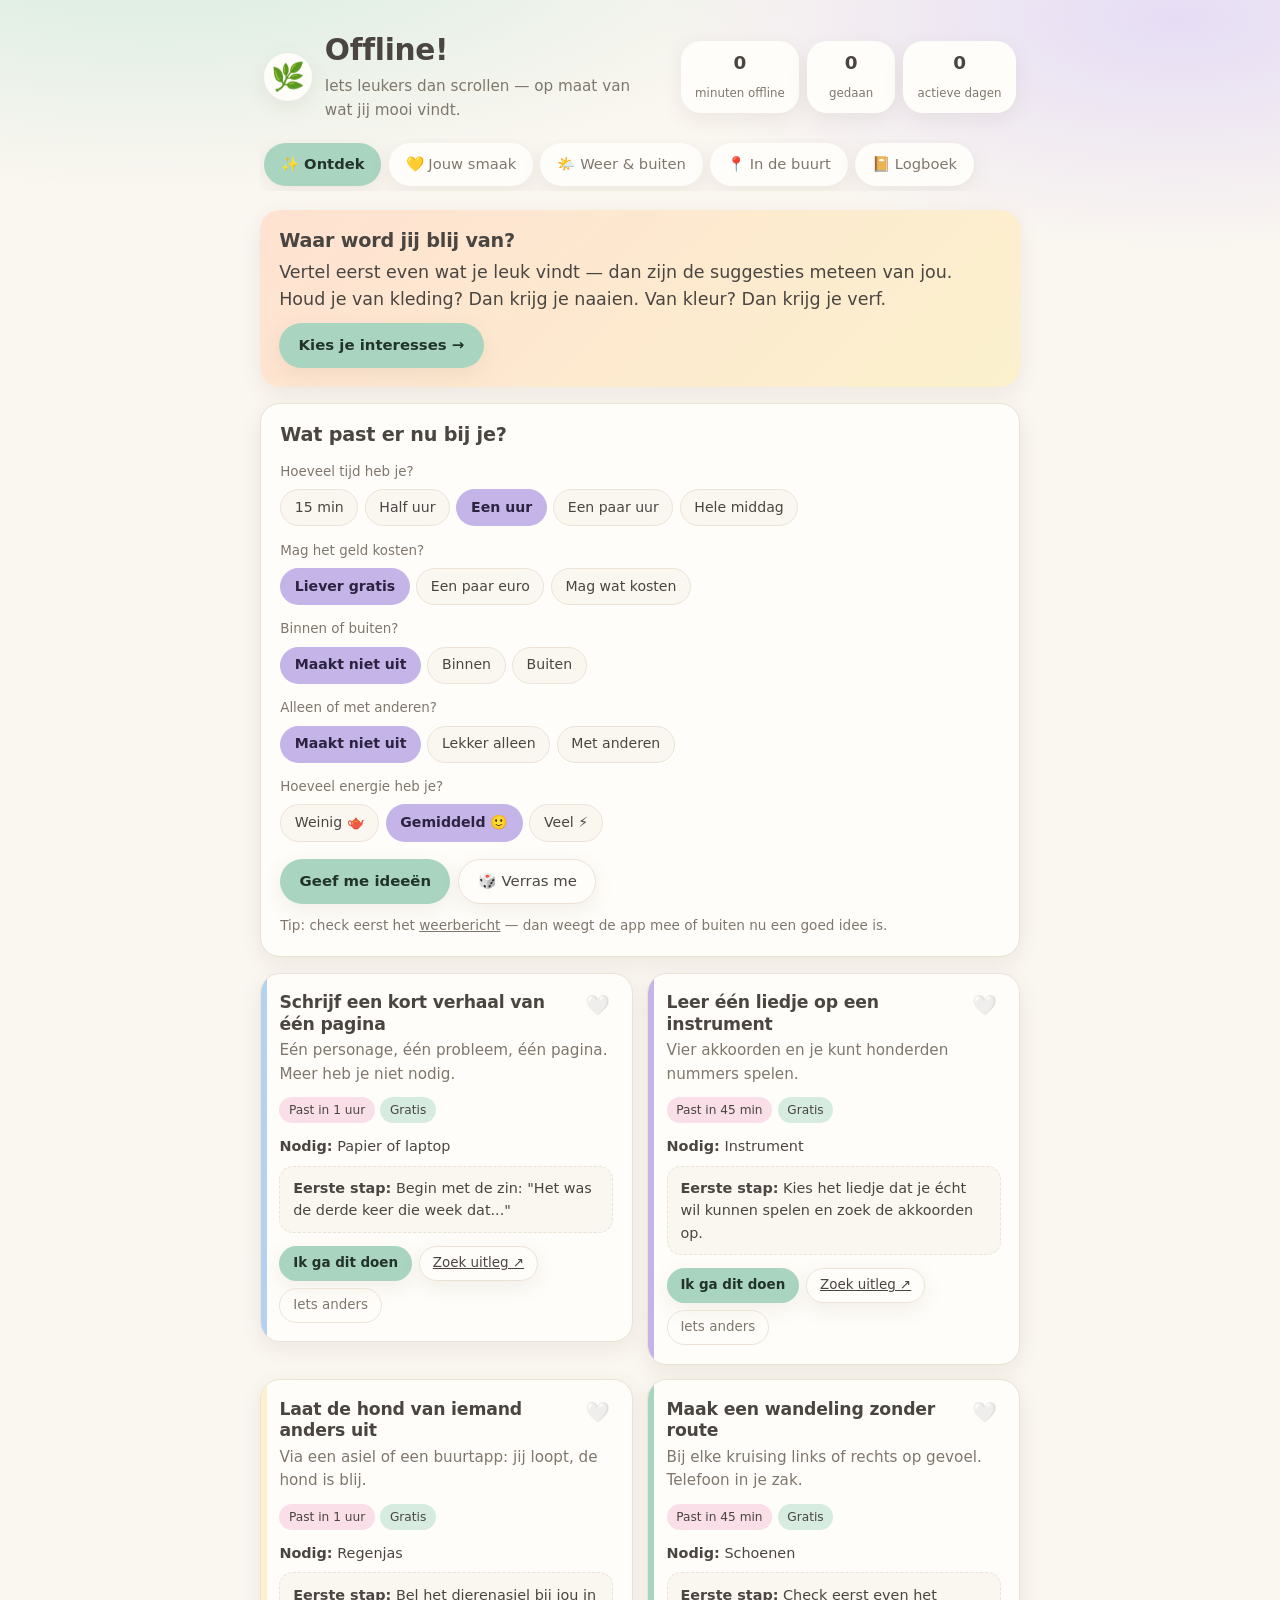
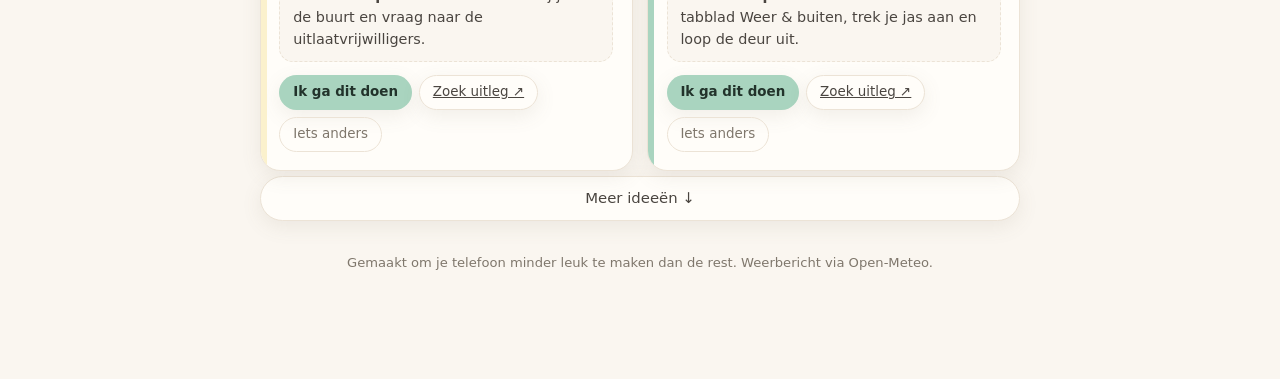
==== index.html @ 91906ad7 "Offline!: app die suggesties geeft voor tijd zonder telefoon Een web-app zonder build-stap die op ba" ====
<!doctype html>
<html lang="nl">
<head>
<meta charset="utf-8">
<meta name="viewport" content="width=device-width, initial-scale=1, viewport-fit=cover">
<title>Offline! — bedenk iets leukers dan je telefoon</title>
<meta name="description" content="Krijg persoonlijke suggesties voor wat je kunt doen in plaats van scrollen: knutselen, leren, naar buiten of iets in de buurt.">
<meta name="theme-color" content="#f6f1ea">
<link rel="icon" href="data:image/svg+xml,<svg xmlns='http://www.w3.org/2000/svg' viewBox='0 0 100 100'><text y='.9em' font-size='90'>🌿</text></svg>">
<link rel="stylesheet" href="styles.css">
</head>
<body>

<header class="kop">
  <div class="kop__titel">
    <span class="logo" aria-hidden="true">🌿</span>
    <div>
      <h1>Offline!</h1>
      <p class="kop__sub">Iets leukers dan scrollen — op maat van wat jij mooi vindt.</p>
    </div>
  </div>
  <div class="kop__stats" id="kopStats"></div>
</header>

<nav class="tabs" id="tabs" aria-label="Hoofdmenu">
  <button class="tab is-actief" data-tab="ontdek">✨ Ontdek</button>
  <button class="tab" data-tab="profiel">💛 Jouw smaak</button>
  <button class="tab" data-tab="weer">🌤️ Weer &amp; buiten</button>
  <button class="tab" data-tab="buurt">📍 In de buurt</button>
  <button class="tab" data-tab="logboek">📔 Logboek</button>
</nav>

<main>

  <!-- ══════════════════════════════════════════════ ONTDEK ══ -->
  <section class="paneel is-actief" id="paneel-ontdek">

    <div class="welkom kaart kaart--zacht" id="welkom" hidden>
      <h2>Waar word jij blij van?</h2>
      <p>Vertel eerst even wat je leuk vindt — dan zijn de suggesties meteen van jou.
         Houd je van kleding? Dan krijg je naaien. Van kleur? Dan krijg je verf.</p>
      <button class="knop knop--primair" data-ga-naar="profiel">Kies je interesses →</button>
    </div>

    <div class="filters kaart">
      <h2 class="filters__titel">Wat past er nu bij je?</h2>

      <div class="filter">
        <span class="filter__label">Hoeveel tijd heb je?</span>
        <div class="chips" data-filter="tijd" role="group">
          <button class="chip" data-waarde="15">15 min</button>
          <button class="chip" data-waarde="30">Half uur</button>
          <button class="chip is-aan" data-waarde="60">Een uur</button>
          <button class="chip" data-waarde="120">Een paar uur</button>
          <button class="chip" data-waarde="240">Hele middag</button>
        </div>
      </div>

      <div class="filter">
        <span class="filter__label">Mag het geld kosten?</span>
        <div class="chips" data-filter="budget" role="group">
          <button class="chip is-aan" data-waarde="gratis">Liever gratis</button>
          <button class="chip" data-waarde="klein">Een paar euro</button>
          <button class="chip" data-waarde="investering">Mag wat kosten</button>
        </div>
      </div>

      <div class="filter">
        <span class="filter__label">Binnen of buiten?</span>
        <div class="chips" data-filter="plek" role="group">
          <button class="chip is-aan" data-waarde="egaal">Maakt niet uit</button>
          <button class="chip" data-waarde="binnen">Binnen</button>
          <button class="chip" data-waarde="buiten">Buiten</button>
        </div>
      </div>

      <div class="filter">
        <span class="filter__label">Alleen of met anderen?</span>
        <div class="chips" data-filter="sociaal" role="group">
          <button class="chip is-aan" data-waarde="egaal">Maakt niet uit</button>
          <button class="chip" data-waarde="alleen">Lekker alleen</button>
          <button class="chip" data-waarde="samen">Met anderen</button>
        </div>
      </div>

      <div class="filter">
        <span class="filter__label">Hoeveel energie heb je?</span>
        <div class="chips" data-filter="energie" role="group">
          <button class="chip" data-waarde="1">Weinig 🫖</button>
          <button class="chip is-aan" data-waarde="2">Gemiddeld 🙂</button>
          <button class="chip" data-waarde="3">Veel ⚡</button>
        </div>
      </div>

      <div class="filters__acties">
        <button class="knop knop--primair" id="knopSuggesties">Geef me ideeën</button>
        <button class="knop" id="knopVerras">🎲 Verras me</button>
      </div>
      <p class="weerhint" id="weerhint"></p>
    </div>

    <div id="suggestieLijst" class="lijst"></div>
    <button class="knop knop--breed" id="knopMeer" hidden>Meer ideeën ↓</button>
  </section>

  <!-- ═════════════════════════════════════════════ PROFIEL ══ -->
  <section class="paneel" id="paneel-profiel">
    <div class="kaart">
      <h2>Wat vind je leuk?</h2>
      <p class="uitleg">Kies er gerust een stuk of vijf. Hoe meer je aanvinkt, hoe persoonlijker
         de suggesties. Je kunt dit altijd aanpassen.</p>
      <div class="chips chips--groot" id="interesseKeuze"></div>
    </div>

    <div class="kaart">
      <h2>Waar woon je?</h2>
      <p class="uitleg">Alleen voor het weerbericht en tips in de buurt. Blijft op je eigen apparaat.</p>
      <div class="rij">
        <input type="text" id="plaatsInput" class="invoer" placeholder="Bijv. Utrecht" autocomplete="address-level2">
        <button class="knop knop--primair" id="knopPlaatsOpslaan">Opslaan</button>
      </div>
      <p class="uitleg" id="plaatsStatus"></p>
    </div>

    <div class="kaart">
      <h2>Je gegevens</h2>
      <p class="uitleg">Alles staat in je browser, er gaat niets naar een server.
         Alleen het weerbericht en de zoeklinks halen iets van internet.</p>
      <button class="knop knop--stil" id="knopWissen">Alles wissen</button>
    </div>
  </section>

  <!-- ════════════════════════════════════════════════ WEER ══ -->
  <section class="paneel" id="paneel-weer">
    <div class="kaart">
      <h2>Eerst even het weer checken</h2>
      <p class="uitleg">Dan weet je of die wandeling nu een goed idee is, of straks.</p>
      <div class="rij">
        <button class="knop knop--primair" id="knopWeer">Haal weerbericht op</button>
        <button class="knop" id="knopLocatie">📍 Gebruik mijn locatie</button>
      </div>
      <div id="weerUitslag" class="weer"></div>
    </div>
    <div id="buitenSuggesties" class="lijst"></div>
  </section>

  <!-- ═══════════════════════════════════════════════ BUURT ══ -->
  <section class="paneel" id="paneel-buurt">
    <div class="kaart">
      <h2>Wat is er te doen bij jou in de buurt?</h2>
      <p class="uitleg">Deze ingangen zoeken in de agenda's die bij jou in de gemeente
         echt worden bijgehouden — vul je plaats in bij <em>Jouw smaak</em>.</p>
      <div class="rij">
        <input type="text" id="buurtPlaats" class="invoer" placeholder="Plaatsnaam">
        <button class="knop knop--primair" id="knopBuurt">Zoek activiteiten</button>
      </div>
    </div>
    <div id="buurtLijst" class="lijst"></div>
  </section>

  <!-- ═════════════════════════════════════════════ LOGBOEK ══ -->
  <section class="paneel" id="paneel-logboek">
    <div class="kaart kaart--zacht" id="logboekSamenvatting"></div>
    <div class="kaart">
      <h2>Bewaard voor later</h2>
      <div id="favorietenLijst" class="lijst lijst--compact"></div>
    </div>
    <div class="kaart">
      <h2>Gedaan</h2>
      <div id="gedaanLijst" class="lijst lijst--compact"></div>
    </div>
  </section>

</main>

<!-- ═══════════════════════════════════════════════════ TIMER ══ -->
<div class="timer" id="timer" hidden>
  <div class="timer__inhoud">
    <p class="timer__label">Telefoonvrije tijd</p>
    <p class="timer__activiteit" id="timerActiviteit"></p>
    <p class="timer__klok" id="timerKlok">00:00</p>
    <div class="timer__knoppen">
      <button class="knop knop--primair" id="timerKlaar">Klaar — zet in mijn logboek</button>
      <button class="knop knop--stil" id="timerStop">Annuleren</button>
    </div>
  </div>
</div>

<footer class="voet">
  <p>Gemaakt om je telefoon minder leuk te maken dan de rest. Weerbericht via Open-Meteo.</p>
</footer>

<script src="js/data.js"></script>
<script src="js/engine.js"></script>
<script src="js/weer.js"></script>
<script src="js/buurt.js"></script>
<script src="js/app.js"></script>
</body>
</html>
---- styles.css ----
/* ══════════════════════════════════════════════════════════════
   Offline!  —  pasteltinten, zachte vormen, rustig contrast
   ══════════════════════════════════════════════════════════════ */

:root {
  --creme:      #faf6f0;
  --kaart:      #fffdf9;
  --rand:       #ece3d6;

  --mint:       #d6ece0;
  --mint-diep:  #a9d4bf;
  --lila:       #e6ddf5;
  --lila-diep:  #c5b4e8;
  --perzik:     #ffe2d1;
  --perzik-diep:#f8c3a4;
  --lucht:      #dbe9f7;
  --lucht-diep: #b3d2ee;
  --boter:      #fbf1cd;
  --roze:       #fadfe8;

  --inkt:       #4a4540;
  --inkt-zacht: #7f776c;
  --schaduw:    0 6px 20px rgba(120, 104, 88, .10);
  --schaduw-op: 0 10px 28px rgba(120, 104, 88, .16);
  --rond:       20px;
  --rond-klein: 999px;
}

@media (prefers-color-scheme: dark) {
  :root {
    --creme:      #221f25;
    --kaart:      #2b2731;
    --rand:       #3b3543;
    --mint:       #31473f;
    --mint-diep:  #6fb094;
    --lila:       #3b3550;
    --lila-diep:  #a08fd0;
    --perzik:     #4b3730;
    --perzik-diep:#d8a184;
    --lucht:      #2f3f4f;
    --lucht-diep: #86b6dd;
    --boter:      #48412c;
    --roze:       #48333c;
    --inkt:       #ece5dc;
    --inkt-zacht: #ada496;
    --schaduw:    0 6px 20px rgba(0, 0, 0, .35);
    --schaduw-op: 0 10px 28px rgba(0, 0, 0, .45);
  }
}

* { box-sizing: border-box; }

body {
  margin: 0;
  padding: 0 1rem 6rem;
  background:
    radial-gradient(1100px 420px at 12% -8%, var(--mint) 0%, transparent 62%),
    radial-gradient(900px 400px at 92% 2%, var(--lila) 0%, transparent 58%),
    var(--creme);
  background-attachment: fixed;
  color: var(--inkt);
  font-family: ui-rounded, "SF Pro Rounded", "Segoe UI", Nunito, system-ui, -apple-system, sans-serif;
  font-size: 17px;
  line-height: 1.55;
  -webkit-font-smoothing: antialiased;
}

h1, h2, h3 { line-height: 1.25; margin: 0 0 .4rem; font-weight: 700; letter-spacing: -.01em; }
h1 { font-size: 1.6rem; }
h2 { font-size: 1.2rem; }
p  { margin: 0 0 .6rem; }
a  { color: inherit; }

/* ─────────────────────────────────────────────── kop ── */
.kop {
  max-width: 760px; margin: 0 auto; padding: 2rem .25rem 1rem;
  display: flex; flex-wrap: wrap; gap: 1rem; align-items: center; justify-content: space-between;
}
.kop__titel { display: flex; gap: .8rem; align-items: center; }
.logo {
  font-size: 1.7rem; background: var(--kaart); border-radius: var(--rond-klein);
  width: 3rem; height: 3rem; display: grid; place-items: center; box-shadow: var(--schaduw);
}
.kop__sub { color: var(--inkt-zacht); margin: 0; font-size: .95rem; max-width: 34ch; }
.kop__stats { display: flex; gap: .5rem; flex-wrap: wrap; }
.stat {
  background: var(--kaart); border-radius: var(--rond); padding: .5rem .9rem;
  box-shadow: var(--schaduw); text-align: center; min-width: 88px;
}
.stat b { display: block; font-size: 1.15rem; }
.stat span { font-size: .74rem; color: var(--inkt-zacht); }

/* ─────────────────────────────────────────────── tabs ── */
.tabs {
  max-width: 760px; margin: 0 auto 1.2rem; display: flex; gap: .45rem;
  overflow-x: auto; padding: .3rem .25rem; scrollbar-width: none;
}
.tabs::-webkit-scrollbar { display: none; }
.tab {
  flex: 0 0 auto; border: 1px solid transparent; background: var(--kaart);
  color: var(--inkt-zacht); border-radius: var(--rond-klein);
  padding: .55rem 1rem; font: inherit; font-size: .92rem; cursor: pointer;
  box-shadow: var(--schaduw); transition: transform .15s, background .2s, color .2s;
}
.tab:hover { transform: translateY(-1px); }
.tab.is-actief { background: var(--mint-diep); color: #23342c; font-weight: 600; }
@media (prefers-color-scheme: dark) { .tab.is-actief { color: #16221c; } }

/* ────────────────────────────────────────── panelen ── */
main { max-width: 760px; margin: 0 auto; }
.paneel { display: none; }
.paneel.is-actief { display: block; animation: opkomen .3s ease; }
@keyframes opkomen { from { opacity: 0; transform: translateY(6px); } to { opacity: 1; transform: none; } }

.kaart {
  background: var(--kaart); border-radius: var(--rond); padding: 1.2rem;
  box-shadow: var(--schaduw); margin-bottom: 1rem; border: 1px solid var(--rand);
}
.kaart--zacht { background: linear-gradient(135deg, var(--perzik), var(--boter)); border: none; }
.uitleg { color: var(--inkt-zacht); font-size: .92rem; }

/* ──────────────────────────────────────────── filters ── */
.filters__titel { margin-bottom: .9rem; }
.filter { margin-bottom: .9rem; }
.filter__label { display: block; font-size: .84rem; color: var(--inkt-zacht); margin-bottom: .4rem; }
.chips { display: flex; flex-wrap: wrap; gap: .4rem; }
.chip {
  border: 1px solid var(--rand); background: var(--creme); color: var(--inkt);
  border-radius: var(--rond-klein); padding: .42rem .85rem; font: inherit; font-size: .88rem;
  cursor: pointer; transition: background .2s, border-color .2s, transform .12s;
}
.chip:hover { transform: translateY(-1px); }
.chip.is-aan { background: var(--lila-diep); border-color: transparent; color: #2b2340; font-weight: 600; }
@media (prefers-color-scheme: dark) { .chip.is-aan { color: #1d1830; } }
.chips--groot .chip { padding: .6rem 1rem; font-size: .95rem; }

.filters__acties { display: flex; gap: .5rem; flex-wrap: wrap; margin-top: 1.1rem; }
.weerhint { font-size: .85rem; color: var(--inkt-zacht); margin: .7rem 0 0; }

/* ───────────────────────────────────────────── knoppen ── */
.knop {
  border: 1px solid var(--rand); background: var(--kaart); color: var(--inkt);
  border-radius: var(--rond-klein); padding: .62rem 1.15rem; font: inherit; font-size: .93rem;
  cursor: pointer; box-shadow: var(--schaduw); transition: transform .13s, box-shadow .2s, filter .2s;
}
.knop:hover { transform: translateY(-1px); box-shadow: var(--schaduw-op); }
.knop:active { transform: translateY(0); }
.knop--primair { background: var(--mint-diep); border-color: transparent; color: #22332b; font-weight: 600; }
@media (prefers-color-scheme: dark) { .knop--primair { color: #14201a; } }
.knop--stil { background: transparent; box-shadow: none; color: var(--inkt-zacht); }
.knop--breed { display: block; width: 100%; margin: .3rem 0 1rem; }
.knop--klein { padding: .38rem .8rem; font-size: .84rem; }

.rij { display: flex; gap: .5rem; flex-wrap: wrap; align-items: center; }
.invoer {
  flex: 1 1 12rem; border: 1px solid var(--rand); background: var(--creme); color: var(--inkt);
  border-radius: var(--rond-klein); padding: .62rem 1rem; font: inherit;
}
.invoer:focus { outline: 2px solid var(--lucht-diep); outline-offset: 1px; }

/* ────────────────────────────────────── suggestiekaarten ── */
.lijst { display: grid; gap: .9rem; }
.idee {
  background: var(--kaart); border: 1px solid var(--rand); border-radius: var(--rond);
  padding: 1.15rem; box-shadow: var(--schaduw); position: relative; overflow: hidden;
}
.idee::before {
  content: ''; position: absolute; inset: 0 auto 0 0; width: 6px;
  background: var(--kleurstreep, var(--mint-diep));
}
.idee__kop { display: flex; gap: .7rem; align-items: flex-start; justify-content: space-between; }
.idee__titel { font-size: 1.08rem; margin: 0 0 .25rem; }
.idee__pitch { color: var(--inkt-zacht); font-size: .95rem; margin-bottom: .7rem; }
.idee__redenen { display: flex; flex-wrap: wrap; gap: .35rem; margin-bottom: .75rem; }
.label {
  font-size: .76rem; padding: .22rem .6rem; border-radius: var(--rond-klein);
  background: var(--lucht); color: var(--inkt);
}
.label--gratis { background: var(--mint); }
.label--weer   { background: var(--boter); }
.label--tijd   { background: var(--roze); }
.idee__detail { font-size: .9rem; margin-bottom: .5rem; }
.idee__detail b { font-weight: 600; }
.idee__stap {
  background: var(--creme); border-radius: 14px; padding: .65rem .8rem;
  font-size: .9rem; margin-bottom: .8rem; border: 1px dashed var(--rand);
}
.idee__acties { display: flex; gap: .45rem; flex-wrap: wrap; }
.hart {
  border: none; background: none; font-size: 1.25rem; cursor: pointer; line-height: 1;
  padding: .2rem; filter: grayscale(1); opacity: .5; transition: .2s;
}
.hart:hover { opacity: .9; }
.hart.is-aan { filter: none; opacity: 1; }

.leeg { color: var(--inkt-zacht); text-align: center; padding: 1.5rem; }

/* ──────────────────────────────────────────────── weer ── */
.weer { margin-top: 1rem; }
.weer__kaart {
  background: linear-gradient(135deg, var(--lucht), var(--mint));
  border-radius: var(--rond); padding: 1.1rem; display: flex; gap: 1rem;
  align-items: center; flex-wrap: wrap;
}
.weer__emoji { font-size: 2.6rem; }
.weer__temp { font-size: 1.7rem; font-weight: 700; }
.weer__meta { font-size: .88rem; color: var(--inkt-zacht); }
.weer__advies { margin-top: .8rem; font-size: .95rem; }
.meter { height: 9px; border-radius: var(--rond-klein); background: var(--rand); overflow: hidden; margin: .6rem 0 .2rem; }
.meter__vul { height: 100%; background: var(--mint-diep); border-radius: var(--rond-klein); transition: width .5s ease; }
.fout { color: #a35b4b; font-size: .9rem; }
@media (prefers-color-scheme: dark) { .fout { color: #e6a08c; } }

/* ─────────────────────────────────────────────── timer ── */
.timer {
  position: fixed; inset: 0; background: rgba(40, 34, 30, .55);
  backdrop-filter: blur(6px); display: grid; place-items: center; padding: 1rem; z-index: 50;
}
.timer[hidden] { display: none; }   /* anders blijft de overlay klikken opvangen */
.timer__inhoud {
  background: var(--kaart); border-radius: 28px; padding: 2rem 1.6rem; text-align: center;
  box-shadow: var(--schaduw-op); max-width: 380px; width: 100%;
}
.timer__label { font-size: .82rem; color: var(--inkt-zacht); text-transform: uppercase; letter-spacing: .08em; }
.timer__activiteit { font-weight: 600; margin-bottom: .8rem; }
.timer__klok { font-size: 3rem; font-weight: 700; font-variant-numeric: tabular-nums; margin: .3rem 0 1rem; }
.timer__knoppen { display: grid; gap: .5rem; }

/* ────────────────────────────────────────────── logboek ── */
.logregel {
  display: flex; justify-content: space-between; gap: .8rem; align-items: center;
  padding: .6rem 0; border-bottom: 1px solid var(--rand); font-size: .93rem;
}
.logregel:last-child { border-bottom: none; }
.logregel span { color: var(--inkt-zacht); font-size: .82rem; white-space: nowrap; }
.lijst--compact { gap: 0; }

/* ─────────────────────────────────────────────── voet ── */
.voet { max-width: 760px; margin: 2rem auto 0; color: var(--inkt-zacht); font-size: .82rem; text-align: center; }

@media (min-width: 620px) {
  body { font-size: 17.5px; }
  h1 { font-size: 1.85rem; }
}

/* Op een breed scherm passen er twee ideeën naast elkaar. */
@media (min-width: 760px) {
  .lijst { grid-template-columns: 1fr 1fr; align-items: start; }
  .lijst--compact { grid-template-columns: 1fr; }
  .lijst > .kaart { grid-column: 1 / -1; }
}
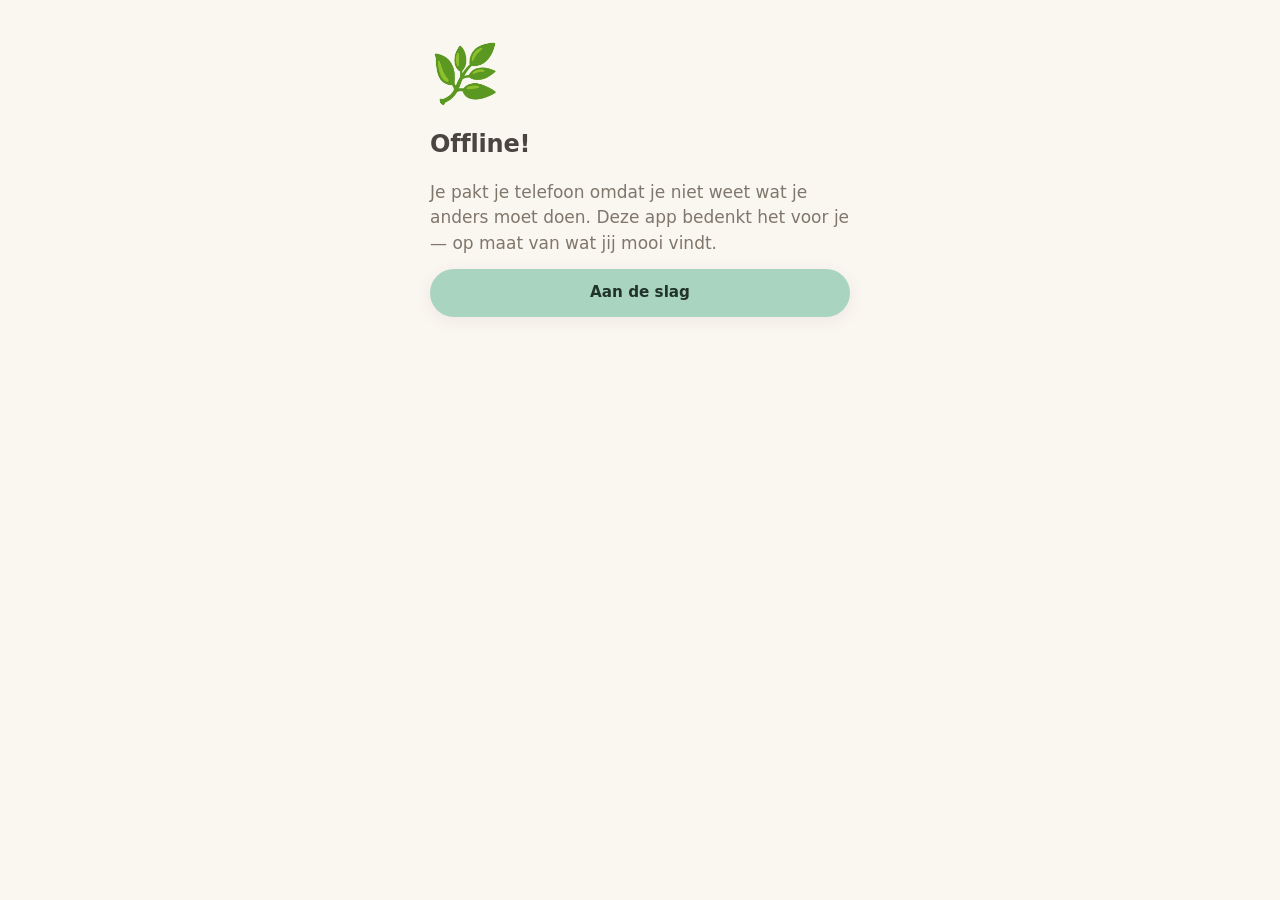
==== commit cf971689: "v2: app-shell met korte schermen, dagboek, PWA en verdienmodel UI/UX - vijf korte schermen met een v" ====
--- a/index.html
+++ b/index.html
@@ -4,196 +4,249 @@
 <meta charset="utf-8">
 <meta name="viewport" content="width=device-width, initial-scale=1, viewport-fit=cover">
 <title>Offline! — bedenk iets leukers dan je telefoon</title>
-<meta name="description" content="Krijg persoonlijke suggesties voor wat je kunt doen in plaats van scrollen: knutselen, leren, naar buiten of iets in de buurt.">
-<meta name="theme-color" content="#f6f1ea">
-<link rel="icon" href="data:image/svg+xml,<svg xmlns='http://www.w3.org/2000/svg' viewBox='0 0 100 100'><text y='.9em' font-size='90'>🌿</text></svg>">
+<meta name="description" content="Persoonlijke suggesties voor wat je kunt doen in plaats van scrollen, plus een dankbaarheidsdagboek dat je activiteiten vanzelf bijhoudt.">
+<meta name="theme-color" content="#faf6f0">
+<link rel="manifest" href="manifest.json">
+<link rel="apple-touch-icon" href="icons/icoon-192.png">
+<link rel="icon" href="icons/icoon-192.png">
 <link rel="stylesheet" href="styles.css">
 </head>
 <body>
 
-<header class="kop">
-  <div class="kop__titel">
-    <span class="logo" aria-hidden="true">🌿</span>
+<!-- ══════════════════════════════════════════ ONBOARDING ══ -->
+<div class="wizard" id="wizard" hidden>
+  <div class="wizard__stap is-actief" data-stap="1">
+    <div class="wizard__beeld">🌿</div>
+    <h1>Offline!</h1>
+    <p class="lood">Je pakt je telefoon omdat je niet weet wat je anders moet doen.
+       Deze app bedenkt het voor je — op maat van wat jij mooi vindt.</p>
+    <button class="knop knop--primair knop--vol" data-wizard="2">Aan de slag</button>
+  </div>
+
+  <div class="wizard__stap" data-stap="2">
+    <p class="wizard__tel">Stap 1 van 3</p>
+    <h2>Waar word je blij van?</h2>
+    <p class="uitleg">Kies er een stuk of vijf.</p>
+    <div class="chips chips--wikkel" id="wizardInteresses"></div>
+    <button class="knop knop--primair knop--vol" data-wizard="3">Verder</button>
+  </div>
+
+  <div class="wizard__stap" data-stap="3">
+    <p class="wizard__tel">Stap 2 van 3</p>
+    <h2>Waar woon je?</h2>
+    <p class="uitleg">Voor het weerbericht en tips in de buurt. Blijft op je toestel.</p>
+    <input type="text" id="wizardPlaats" class="invoer" placeholder="Bijv. Utrecht" autocomplete="address-level2">
+    <div class="wizard__knoppen">
+      <button class="knop knop--primair knop--vol" data-wizard="4">Verder</button>
+      <button class="knop knop--stil knop--vol" data-wizard="4">Sla over</button>
+    </div>
+  </div>
+
+  <div class="wizard__stap" data-stap="4">
+    <p class="wizard__tel">Stap 3 van 3</p>
+    <h2>Hoeveel tijd heb je meestal?</h2>
+    <p class="uitleg">Je kunt dit bij elk idee aanpassen.</p>
+    <div class="chips chips--wikkel" data-filter="tijd">
+      <button class="chip" data-waarde="15">15 min</button>
+      <button class="chip" data-waarde="30">Half uur</button>
+      <button class="chip is-aan" data-waarde="60">Een uur</button>
+      <button class="chip" data-waarde="120">Paar uur</button>
+      <button class="chip" data-waarde="240">Hele middag</button>
+    </div>
+    <button class="knop knop--primair knop--vol" id="wizardKlaar">Laat mijn ideeën zien</button>
+  </div>
+</div>
+
+<!-- ═════════════════════════════════════════════ VANDAAG ══ -->
+<section class="scherm is-actief" id="scherm-vandaag">
+  <header class="schermkop">
     <div>
-      <h1>Offline!</h1>
-      <p class="kop__sub">Iets leukers dan scrollen — op maat van wat jij mooi vindt.</p>
-    </div>
-  </div>
-  <div class="kop__stats" id="kopStats"></div>
-</header>
-
-<nav class="tabs" id="tabs" aria-label="Hoofdmenu">
-  <button class="tab is-actief" data-tab="ontdek">✨ Ontdek</button>
-  <button class="tab" data-tab="profiel">💛 Jouw smaak</button>
-  <button class="tab" data-tab="weer">🌤️ Weer &amp; buiten</button>
-  <button class="tab" data-tab="buurt">📍 In de buurt</button>
-  <button class="tab" data-tab="logboek">📔 Logboek</button>
+      <p class="schermkop__datum" id="vandaagDatum"></p>
+      <h1 id="vandaagGroet">Hallo</h1>
+    </div>
+    <button class="rondknop" id="knopReeks" title="Je reeks">🔥<span id="reeksGetal">0</span></button>
+  </header>
+
+  <button class="weerstrip" id="weerstrip">
+    <span class="weerstrip__emoji" id="weerstripEmoji">🌤️</span>
+    <span class="weerstrip__tekst">
+      <b id="weerstripKop">Weerbericht</b>
+      <span id="weerstripSub">Tik om te kijken of buiten nu wat is</span>
+    </span>
+    <span class="weerstrip__pijl">›</span>
+  </button>
+
+  <div class="segment" data-filter="tijd" id="vandaagTijd">
+    <button class="segment__knop" data-waarde="15">15 min</button>
+    <button class="segment__knop is-aan" data-waarde="60">1 uur</button>
+    <button class="segment__knop" data-waarde="240">Middag</button>
+  </div>
+
+  <div id="vandaagHero"></div>
+
+  <div class="duo">
+    <button class="tegel" data-scherm="ontdek">
+      <span class="tegel__emoji">✨</span>
+      <span class="tegel__titel">Meer ideeën</span>
+      <span class="tegel__sub" id="tegelIdeeen">op jouw smaak</span>
+    </button>
+    <button class="tegel" data-scherm="dagboek">
+      <span class="tegel__emoji">📔</span>
+      <span class="tegel__titel">Dagboek</span>
+      <span class="tegel__sub" id="tegelDagboek">nog niets vandaag</span>
+    </button>
+  </div>
+</section>
+
+<!-- ══════════════════════════════════════════════ ONTDEK ══ -->
+<section class="scherm" id="scherm-ontdek">
+  <header class="schermkop">
+    <h1>Ontdek</h1>
+    <button class="rondknop" id="knopVerras" title="Verras me">🎲</button>
+  </header>
+
+  <button class="filterbalk" id="knopFilter">
+    <span id="filterSamenvatting">Een uur · gratis · maakt niet uit</span>
+    <span class="filterbalk__pijl">Verfijn ▾</span>
+  </button>
+
+  <div id="ontdekLijst" class="lijst"></div>
+  <button class="knop knop--vol" id="knopMeer" hidden>Meer ideeën</button>
+</section>
+
+<!-- ═════════════════════════════════════════════ DAGBOEK ══ -->
+<section class="scherm" id="scherm-dagboek">
+  <header class="schermkop">
+    <h1>Dagboek</h1>
+    <button class="rondknop" id="knopArchief" title="Archief">🗂️</button>
+  </header>
+
+  <div class="bladwijzer">
+    <button class="rondknop" id="dagVorige" aria-label="Vorige dag">‹</button>
+    <div class="bladwijzer__midden">
+      <p class="bladwijzer__datum" id="dagDatum">vandaag</p>
+      <p class="bladwijzer__nr" id="dagNummer"></p>
+    </div>
+    <button class="rondknop" id="dagVolgende" aria-label="Volgende dag">›</button>
+  </div>
+
+  <div class="kaart">
+    <h2 class="kaart__titel">Waar ben je dankbaar voor?</h2>
+    <div class="dank">
+      <input class="invoer invoer--regel" id="dank0" placeholder="1. Iets kleins van vandaag…">
+      <input class="invoer invoer--regel" id="dank1" placeholder="2. Iemand die je zag…">
+      <input class="invoer invoer--regel" id="dank2" placeholder="3. Iets van jezelf…">
+    </div>
+  </div>
+
+  <div class="kaart">
+    <h2 class="kaart__titel">Hoe was je dag?</h2>
+    <div class="stemmingen" id="stemmingen"></div>
+    <textarea class="invoer invoer--vlak" id="dagNotitie" rows="4" placeholder="Wat je verder kwijt wil…"></textarea>
+    <p class="opslagmelding" id="dagOpslag"></p>
+  </div>
+
+  <div class="kaart kaart--zacht">
+    <h2 class="kaart__titel">Wat je deze dag deed</h2>
+    <div id="dagActiviteiten"></div>
+  </div>
+</section>
+
+<!-- ═══════════════════════════════════════════════ BUURT ══ -->
+<section class="scherm" id="scherm-buurt">
+  <header class="schermkop">
+    <h1>In de buurt</h1>
+    <button class="rondknop" id="knopBuurtLocatie" title="Gebruik mijn locatie">📍</button>
+  </header>
+
+  <div class="zoekrij">
+    <input type="text" id="buurtPlaats" class="invoer" placeholder="Plaatsnaam">
+    <button class="knop knop--primair" id="knopBuurt">Zoek</button>
+  </div>
+
+  <div class="rooster" id="buurtRooster"></div>
+  <div id="buurtPartner"></div>
+</section>
+
+<!-- ══════════════════════════════════════════════════ IK ══ -->
+<section class="scherm" id="scherm-ik">
+  <header class="schermkop">
+    <h1>Ik</h1>
+  </header>
+
+  <div class="cijfers" id="cijfers"></div>
+
+  <div class="kaart">
+    <h2 class="kaart__titel">Wat je leuk vindt</h2>
+    <div class="chips chips--wikkel" id="interesseKeuze"></div>
+  </div>
+
+  <div class="kaart">
+    <h2 class="kaart__titel">Jouw plaats</h2>
+    <div class="zoekrij">
+      <input type="text" id="plaatsInput" class="invoer" placeholder="Bijv. Utrecht">
+      <button class="knop knop--primair" id="knopPlaatsOpslaan">Bewaar</button>
+    </div>
+  </div>
+
+  <div id="plusKaart"></div>
+
+  <div class="kaart">
+    <h2 class="kaart__titel">App</h2>
+    <div class="knoprij">
+      <button class="knop knop--vol" id="knopInstalleer" hidden>Zet op beginscherm</button>
+      <button class="knop knop--vol" id="knopExport">Dagboek exporteren</button>
+      <button class="knop knop--vol knop--stil" id="knopWissen">Alles wissen</button>
+    </div>
+    <p class="uitleg">Alles staat op je eigen toestel. Alleen het weerbericht, de zoeklinks
+      en het activeren van Offline+ gaan naar internet.</p>
+  </div>
+</section>
+
+<!-- ══════════════════════════════════════════ NAVIGATIE ══ -->
+<nav class="balk" id="balk" aria-label="Hoofdmenu">
+  <button class="balk__knop is-actief" data-scherm="vandaag"><span>🏠</span>Vandaag</button>
+  <button class="balk__knop" data-scherm="ontdek"><span>✨</span>Ontdek</button>
+  <button class="balk__knop" data-scherm="dagboek"><span>📔</span>Dagboek</button>
+  <button class="balk__knop" data-scherm="buurt"><span>📍</span>Buurt</button>
+  <button class="balk__knop" data-scherm="ik"><span>💛</span>Ik</button>
 </nav>
 
-<main>
-
-  <!-- ══════════════════════════════════════════════ ONTDEK ══ -->
-  <section class="paneel is-actief" id="paneel-ontdek">
-
-    <div class="welkom kaart kaart--zacht" id="welkom" hidden>
-      <h2>Waar word jij blij van?</h2>
-      <p>Vertel eerst even wat je leuk vindt — dan zijn de suggesties meteen van jou.
-         Houd je van kleding? Dan krijg je naaien. Van kleur? Dan krijg je verf.</p>
-      <button class="knop knop--primair" data-ga-naar="profiel">Kies je interesses →</button>
-    </div>
-
-    <div class="filters kaart">
-      <h2 class="filters__titel">Wat past er nu bij je?</h2>
-
-      <div class="filter">
-        <span class="filter__label">Hoeveel tijd heb je?</span>
-        <div class="chips" data-filter="tijd" role="group">
-          <button class="chip" data-waarde="15">15 min</button>
-          <button class="chip" data-waarde="30">Half uur</button>
-          <button class="chip is-aan" data-waarde="60">Een uur</button>
-          <button class="chip" data-waarde="120">Een paar uur</button>
-          <button class="chip" data-waarde="240">Hele middag</button>
-        </div>
-      </div>
-
-      <div class="filter">
-        <span class="filter__label">Mag het geld kosten?</span>
-        <div class="chips" data-filter="budget" role="group">
-          <button class="chip is-aan" data-waarde="gratis">Liever gratis</button>
-          <button class="chip" data-waarde="klein">Een paar euro</button>
-          <button class="chip" data-waarde="investering">Mag wat kosten</button>
-        </div>
-      </div>
-
-      <div class="filter">
-        <span class="filter__label">Binnen of buiten?</span>
-        <div class="chips" data-filter="plek" role="group">
-          <button class="chip is-aan" data-waarde="egaal">Maakt niet uit</button>
-          <button class="chip" data-waarde="binnen">Binnen</button>
-          <button class="chip" data-waarde="buiten">Buiten</button>
-        </div>
-      </div>
-
-      <div class="filter">
-        <span class="filter__label">Alleen of met anderen?</span>
-        <div class="chips" data-filter="sociaal" role="group">
-          <button class="chip is-aan" data-waarde="egaal">Maakt niet uit</button>
-          <button class="chip" data-waarde="alleen">Lekker alleen</button>
-          <button class="chip" data-waarde="samen">Met anderen</button>
-        </div>
-      </div>
-
-      <div class="filter">
-        <span class="filter__label">Hoeveel energie heb je?</span>
-        <div class="chips" data-filter="energie" role="group">
-          <button class="chip" data-waarde="1">Weinig 🫖</button>
-          <button class="chip is-aan" data-waarde="2">Gemiddeld 🙂</button>
-          <button class="chip" data-waarde="3">Veel ⚡</button>
-        </div>
-      </div>
-
-      <div class="filters__acties">
-        <button class="knop knop--primair" id="knopSuggesties">Geef me ideeën</button>
-        <button class="knop" id="knopVerras">🎲 Verras me</button>
-      </div>
-      <p class="weerhint" id="weerhint"></p>
-    </div>
-
-    <div id="suggestieLijst" class="lijst"></div>
-    <button class="knop knop--breed" id="knopMeer" hidden>Meer ideeën ↓</button>
-  </section>
-
-  <!-- ═════════════════════════════════════════════ PROFIEL ══ -->
-  <section class="paneel" id="paneel-profiel">
-    <div class="kaart">
-      <h2>Wat vind je leuk?</h2>
-      <p class="uitleg">Kies er gerust een stuk of vijf. Hoe meer je aanvinkt, hoe persoonlijker
-         de suggesties. Je kunt dit altijd aanpassen.</p>
-      <div class="chips chips--groot" id="interesseKeuze"></div>
-    </div>
-
-    <div class="kaart">
-      <h2>Waar woon je?</h2>
-      <p class="uitleg">Alleen voor het weerbericht en tips in de buurt. Blijft op je eigen apparaat.</p>
-      <div class="rij">
-        <input type="text" id="plaatsInput" class="invoer" placeholder="Bijv. Utrecht" autocomplete="address-level2">
-        <button class="knop knop--primair" id="knopPlaatsOpslaan">Opslaan</button>
-      </div>
-      <p class="uitleg" id="plaatsStatus"></p>
-    </div>
-
-    <div class="kaart">
-      <h2>Je gegevens</h2>
-      <p class="uitleg">Alles staat in je browser, er gaat niets naar een server.
-         Alleen het weerbericht en de zoeklinks halen iets van internet.</p>
-      <button class="knop knop--stil" id="knopWissen">Alles wissen</button>
-    </div>
-  </section>
-
-  <!-- ════════════════════════════════════════════════ WEER ══ -->
-  <section class="paneel" id="paneel-weer">
-    <div class="kaart">
-      <h2>Eerst even het weer checken</h2>
-      <p class="uitleg">Dan weet je of die wandeling nu een goed idee is, of straks.</p>
-      <div class="rij">
-        <button class="knop knop--primair" id="knopWeer">Haal weerbericht op</button>
-        <button class="knop" id="knopLocatie">📍 Gebruik mijn locatie</button>
-      </div>
-      <div id="weerUitslag" class="weer"></div>
-    </div>
-    <div id="buitenSuggesties" class="lijst"></div>
-  </section>
-
-  <!-- ═══════════════════════════════════════════════ BUURT ══ -->
-  <section class="paneel" id="paneel-buurt">
-    <div class="kaart">
-      <h2>Wat is er te doen bij jou in de buurt?</h2>
-      <p class="uitleg">Deze ingangen zoeken in de agenda's die bij jou in de gemeente
-         echt worden bijgehouden — vul je plaats in bij <em>Jouw smaak</em>.</p>
-      <div class="rij">
-        <input type="text" id="buurtPlaats" class="invoer" placeholder="Plaatsnaam">
-        <button class="knop knop--primair" id="knopBuurt">Zoek activiteiten</button>
-      </div>
-    </div>
-    <div id="buurtLijst" class="lijst"></div>
-  </section>
-
-  <!-- ═════════════════════════════════════════════ LOGBOEK ══ -->
-  <section class="paneel" id="paneel-logboek">
-    <div class="kaart kaart--zacht" id="logboekSamenvatting"></div>
-    <div class="kaart">
-      <h2>Bewaard voor later</h2>
-      <div id="favorietenLijst" class="lijst lijst--compact"></div>
-    </div>
-    <div class="kaart">
-      <h2>Gedaan</h2>
-      <div id="gedaanLijst" class="lijst lijst--compact"></div>
-    </div>
-  </section>
-
-</main>
-
-<!-- ═══════════════════════════════════════════════════ TIMER ══ -->
+<!-- ══════════════════════════════════════════════ BLADEN ══ -->
+<div class="overlay" id="overlay" hidden></div>
+
+<div class="blad" id="blad" hidden role="dialog" aria-modal="true" aria-labelledby="bladTitel">
+  <div class="blad__greep"></div>
+  <header class="blad__kop">
+    <h2 id="bladTitel"></h2>
+    <button class="rondknop" id="bladSluit" aria-label="Sluiten">✕</button>
+  </header>
+  <div class="blad__inhoud" id="bladInhoud"></div>
+</div>
+
 <div class="timer" id="timer" hidden>
   <div class="timer__inhoud">
     <p class="timer__label">Telefoonvrije tijd</p>
     <p class="timer__activiteit" id="timerActiviteit"></p>
-    <p class="timer__klok" id="timerKlok">00:00</p>
-    <div class="timer__knoppen">
-      <button class="knop knop--primair" id="timerKlaar">Klaar — zet in mijn logboek</button>
-      <button class="knop knop--stil" id="timerStop">Annuleren</button>
+    <div class="timer__ring"><svg viewBox="0 0 120 120" aria-hidden="true">
+      <circle class="timer__baan" cx="60" cy="60" r="52"></circle>
+      <circle class="timer__vul" id="timerVul" cx="60" cy="60" r="52"></circle>
+    </svg><span class="timer__klok" id="timerKlok">00:00</span></div>
+    <div class="knoprij">
+      <button class="knop knop--primair knop--vol" id="timerKlaar">Klaar — zet in mijn dagboek</button>
+      <button class="knop knop--stil knop--vol" id="timerStop">Annuleren</button>
     </div>
   </div>
 </div>
 
-<footer class="voet">
-  <p>Gemaakt om je telefoon minder leuk te maken dan de rest. Weerbericht via Open-Meteo.</p>
-</footer>
+<div class="toost" id="toost" hidden></div>
 
 <script src="js/data.js"></script>
 <script src="js/engine.js"></script>
 <script src="js/weer.js"></script>
 <script src="js/buurt.js"></script>
+<script src="js/betaling.js"></script>
+<script src="js/dagboek.js"></script>
 <script src="js/app.js"></script>
 </body>
 </html>
--- a/styles.css
+++ b/styles.css
@@ -1,5 +1,5 @@
 /* ══════════════════════════════════════════════════════════════
-   Offline!  —  pasteltinten, zachte vormen, rustig contrast
+   Offline!  —  pasteltinten, één maat knoppen, korte schermen
    ══════════════════════════════════════════════════════════════ */
 
 :root {
@@ -20,232 +20,294 @@
 
   --inkt:       #4a4540;
   --inkt-zacht: #7f776c;
-  --schaduw:    0 6px 20px rgba(120, 104, 88, .10);
+  --op-mint:    #22332b;
+  --op-lila:    #2b2340;
+  --fout:       #a35b4b;
+
+  --schaduw:    0 4px 16px rgba(120, 104, 88, .09);
   --schaduw-op: 0 10px 28px rgba(120, 104, 88, .16);
+
+  /* één maat voor alle knoppen, één maat voor alle chips */
+  --ctl:        48px;
+  --chip:       40px;
   --rond:       20px;
-  --rond-klein: 999px;
-}
-
+  --pil:        999px;
+  --marge:      1rem;
+}
+
+/* Donkere tinten: één lijst, twee keer gezet — voor "volg systeem"
+   en voor een expliciete keuze van de omgeving. */
 @media (prefers-color-scheme: dark) {
-  :root {
-    --creme:      #221f25;
-    --kaart:      #2b2731;
-    --rand:       #3b3543;
-    --mint:       #31473f;
-    --mint-diep:  #6fb094;
-    --lila:       #3b3550;
-    --lila-diep:  #a08fd0;
-    --perzik:     #4b3730;
-    --perzik-diep:#d8a184;
-    --lucht:      #2f3f4f;
-    --lucht-diep: #86b6dd;
-    --boter:      #48412c;
-    --roze:       #48333c;
-    --inkt:       #ece5dc;
-    --inkt-zacht: #ada496;
-    --schaduw:    0 6px 20px rgba(0, 0, 0, .35);
-    --schaduw-op: 0 10px 28px rgba(0, 0, 0, .45);
+  :root:not([data-theme="light"]) {
+    --creme: #221f25; --kaart: #2b2731; --rand: #3b3543;
+    --mint: #31473f; --mint-diep: #6fb094; --lila: #3b3550; --lila-diep: #a08fd0;
+    --perzik: #4b3730; --perzik-diep: #d8a184; --lucht: #2f3f4f; --lucht-diep: #86b6dd;
+    --boter: #48412c; --roze: #48333c;
+    --inkt: #ece5dc; --inkt-zacht: #ada496; --op-mint: #14201a; --op-lila: #1d1830;
+    --fout: #e6a08c;
+    --schaduw: 0 4px 16px rgba(0, 0, 0, .3); --schaduw-op: 0 10px 28px rgba(0, 0, 0, .45);
   }
 }
+:root[data-theme="dark"] {
+  --creme: #221f25; --kaart: #2b2731; --rand: #3b3543;
+  --mint: #31473f; --mint-diep: #6fb094; --lila: #3b3550; --lila-diep: #a08fd0;
+  --perzik: #4b3730; --perzik-diep: #d8a184; --lucht: #2f3f4f; --lucht-diep: #86b6dd;
+  --boter: #48412c; --roze: #48333c;
+  --inkt: #ece5dc; --inkt-zacht: #ada496; --op-mint: #14201a; --op-lila: #1d1830;
+  --fout: #e6a08c;
+  --schaduw: 0 4px 16px rgba(0, 0, 0, .3); --schaduw-op: 0 10px 28px rgba(0, 0, 0, .45);
+}
 
 * { box-sizing: border-box; }
+[hidden] { display: none !important; }   /* flex/grid wint anders van het attribuut */
 
 body {
   margin: 0;
-  padding: 0 1rem 6rem;
+  padding: .5rem var(--marge) calc(84px + env(safe-area-inset-bottom, 0px));
   background:
-    radial-gradient(1100px 420px at 12% -8%, var(--mint) 0%, transparent 62%),
-    radial-gradient(900px 400px at 92% 2%, var(--lila) 0%, transparent 58%),
+    radial-gradient(900px 380px at 10% -6%, var(--mint) 0%, transparent 60%),
+    radial-gradient(760px 340px at 95% 0%, var(--lila) 0%, transparent 55%),
     var(--creme);
   background-attachment: fixed;
   color: var(--inkt);
   font-family: ui-rounded, "SF Pro Rounded", "Segoe UI", Nunito, system-ui, -apple-system, sans-serif;
   font-size: 17px;
-  line-height: 1.55;
+  line-height: 1.5;
   -webkit-font-smoothing: antialiased;
-}
-
-h1, h2, h3 { line-height: 1.25; margin: 0 0 .4rem; font-weight: 700; letter-spacing: -.01em; }
-h1 { font-size: 1.6rem; }
-h2 { font-size: 1.2rem; }
-p  { margin: 0 0 .6rem; }
-a  { color: inherit; }
-
-/* ─────────────────────────────────────────────── kop ── */
-.kop {
-  max-width: 760px; margin: 0 auto; padding: 2rem .25rem 1rem;
-  display: flex; flex-wrap: wrap; gap: 1rem; align-items: center; justify-content: space-between;
-}
-.kop__titel { display: flex; gap: .8rem; align-items: center; }
-.logo {
-  font-size: 1.7rem; background: var(--kaart); border-radius: var(--rond-klein);
-  width: 3rem; height: 3rem; display: grid; place-items: center; box-shadow: var(--schaduw);
-}
-.kop__sub { color: var(--inkt-zacht); margin: 0; font-size: .95rem; max-width: 34ch; }
-.kop__stats { display: flex; gap: .5rem; flex-wrap: wrap; }
-.stat {
-  background: var(--kaart); border-radius: var(--rond); padding: .5rem .9rem;
-  box-shadow: var(--schaduw); text-align: center; min-width: 88px;
-}
-.stat b { display: block; font-size: 1.15rem; }
-.stat span { font-size: .74rem; color: var(--inkt-zacht); }
-
-/* ─────────────────────────────────────────────── tabs ── */
-.tabs {
-  max-width: 760px; margin: 0 auto 1.2rem; display: flex; gap: .45rem;
-  overflow-x: auto; padding: .3rem .25rem; scrollbar-width: none;
-}
-.tabs::-webkit-scrollbar { display: none; }
-.tab {
-  flex: 0 0 auto; border: 1px solid transparent; background: var(--kaart);
-  color: var(--inkt-zacht); border-radius: var(--rond-klein);
-  padding: .55rem 1rem; font: inherit; font-size: .92rem; cursor: pointer;
-  box-shadow: var(--schaduw); transition: transform .15s, background .2s, color .2s;
-}
-.tab:hover { transform: translateY(-1px); }
-.tab.is-actief { background: var(--mint-diep); color: #23342c; font-weight: 600; }
-@media (prefers-color-scheme: dark) { .tab.is-actief { color: #16221c; } }
-
-/* ────────────────────────────────────────── panelen ── */
-main { max-width: 760px; margin: 0 auto; }
-.paneel { display: none; }
-.paneel.is-actief { display: block; animation: opkomen .3s ease; }
-@keyframes opkomen { from { opacity: 0; transform: translateY(6px); } to { opacity: 1; transform: none; } }
-
-.kaart {
-  background: var(--kaart); border-radius: var(--rond); padding: 1.2rem;
-  box-shadow: var(--schaduw); margin-bottom: 1rem; border: 1px solid var(--rand);
-}
-.kaart--zacht { background: linear-gradient(135deg, var(--perzik), var(--boter)); border: none; }
-.uitleg { color: var(--inkt-zacht); font-size: .92rem; }
-
-/* ──────────────────────────────────────────── filters ── */
-.filters__titel { margin-bottom: .9rem; }
-.filter { margin-bottom: .9rem; }
-.filter__label { display: block; font-size: .84rem; color: var(--inkt-zacht); margin-bottom: .4rem; }
-.chips { display: flex; flex-wrap: wrap; gap: .4rem; }
-.chip {
-  border: 1px solid var(--rand); background: var(--creme); color: var(--inkt);
-  border-radius: var(--rond-klein); padding: .42rem .85rem; font: inherit; font-size: .88rem;
-  cursor: pointer; transition: background .2s, border-color .2s, transform .12s;
-}
-.chip:hover { transform: translateY(-1px); }
-.chip.is-aan { background: var(--lila-diep); border-color: transparent; color: #2b2340; font-weight: 600; }
-@media (prefers-color-scheme: dark) { .chip.is-aan { color: #1d1830; } }
-.chips--groot .chip { padding: .6rem 1rem; font-size: .95rem; }
-
-.filters__acties { display: flex; gap: .5rem; flex-wrap: wrap; margin-top: 1.1rem; }
-.weerhint { font-size: .85rem; color: var(--inkt-zacht); margin: .7rem 0 0; }
-
-/* ───────────────────────────────────────────── knoppen ── */
+  overflow-x: hidden;
+}
+
+h1, h2, h3 { margin: 0; line-height: 1.25; font-weight: 700; letter-spacing: -.01em; text-wrap: balance; }
+h1 { font-size: 1.5rem; }
+h2 { font-size: 1.08rem; }
+p  { margin: 0; }
+.lood { color: var(--inkt-zacht); margin-top: .5rem; }
+.uitleg { color: var(--inkt-zacht); font-size: .88rem; }
+
+:focus-visible { outline: 2px solid var(--lucht-diep); outline-offset: 2px; border-radius: 8px; }
+@media (prefers-reduced-motion: reduce) { * { animation: none !important; transition: none !important; } }
+
+/* ─────────────────────────────────────────── schermen ── */
+.scherm { display: none; max-width: 620px; margin: 0 auto; }
+.scherm.is-actief { display: grid; gap: .8rem; animation: opkomen .25s ease; }
+@keyframes opkomen { from { opacity: 0; transform: translateY(8px); } to { opacity: 1; transform: none; } }
+
+.schermkop { display: flex; align-items: center; justify-content: space-between; gap: .8rem; padding: .6rem 0 .2rem; }
+.schermkop__datum { font-size: .8rem; color: var(--inkt-zacht); text-transform: lowercase; }
+
+/* ──────────────────────────────────── knoppen & chips ── */
 .knop {
+  height: var(--ctl); min-width: var(--ctl); padding: 0 1.15rem;
+  display: inline-flex; align-items: center; justify-content: center; gap: .4rem;
   border: 1px solid var(--rand); background: var(--kaart); color: var(--inkt);
-  border-radius: var(--rond-klein); padding: .62rem 1.15rem; font: inherit; font-size: .93rem;
-  cursor: pointer; box-shadow: var(--schaduw); transition: transform .13s, box-shadow .2s, filter .2s;
+  border-radius: var(--pil); font: inherit; font-size: .95rem; font-weight: 600;
+  cursor: pointer; box-shadow: var(--schaduw); text-decoration: none; white-space: nowrap;
+  transition: transform .13s, box-shadow .2s;
 }
 .knop:hover { transform: translateY(-1px); box-shadow: var(--schaduw-op); }
 .knop:active { transform: translateY(0); }
-.knop--primair { background: var(--mint-diep); border-color: transparent; color: #22332b; font-weight: 600; }
-@media (prefers-color-scheme: dark) { .knop--primair { color: #14201a; } }
-.knop--stil { background: transparent; box-shadow: none; color: var(--inkt-zacht); }
-.knop--breed { display: block; width: 100%; margin: .3rem 0 1rem; }
-.knop--klein { padding: .38rem .8rem; font-size: .84rem; }
-
-.rij { display: flex; gap: .5rem; flex-wrap: wrap; align-items: center; }
+.knop--primair { background: var(--mint-diep); border-color: transparent; color: var(--op-mint); }
+.knop--stil { background: transparent; box-shadow: none; border-color: transparent; color: var(--inkt-zacht); font-weight: 500; }
+.knop--vol { width: 100%; }
+.knoprij { display: grid; gap: .5rem; }
+
+.rondknop {
+  height: var(--ctl); min-width: var(--ctl); padding: 0 .7rem;
+  display: inline-flex; align-items: center; justify-content: center; gap: .2rem;
+  border: 1px solid var(--rand); background: var(--kaart); color: var(--inkt);
+  border-radius: var(--pil); font: inherit; font-size: 1.05rem; cursor: pointer;
+  box-shadow: var(--schaduw); flex: 0 0 auto;
+}
+.rondknop span { font-size: .9rem; font-weight: 700; }
+
+.chips { display: flex; gap: .4rem; }
+.chips--wikkel { flex-wrap: wrap; }
+.chip {
+  height: var(--chip); padding: 0 .95rem;
+  display: inline-flex; align-items: center; gap: .3rem;
+  border: 1px solid var(--rand); background: var(--creme); color: var(--inkt);
+  border-radius: var(--pil); font: inherit; font-size: .9rem; cursor: pointer;
+  transition: background .18s, transform .12s;
+}
+.chip:hover { transform: translateY(-1px); }
+.chip.is-aan { background: var(--lila-diep); border-color: transparent; color: var(--op-lila); font-weight: 600; }
+
 .invoer {
-  flex: 1 1 12rem; border: 1px solid var(--rand); background: var(--creme); color: var(--inkt);
-  border-radius: var(--rond-klein); padding: .62rem 1rem; font: inherit;
-}
-.invoer:focus { outline: 2px solid var(--lucht-diep); outline-offset: 1px; }
-
-/* ────────────────────────────────────── suggestiekaarten ── */
-.lijst { display: grid; gap: .9rem; }
+  height: var(--ctl); width: 100%; padding: 0 1rem;
+  border: 1px solid var(--rand); background: var(--creme); color: var(--inkt);
+  border-radius: var(--pil); font: inherit; font-size: .95rem;
+}
+.invoer--vlak { height: auto; padding: .8rem 1rem; border-radius: 16px; resize: vertical; line-height: 1.5; }
+.invoer--regel { background: transparent; border-radius: 12px; border-color: transparent; border-bottom-color: var(--rand); }
+.zoekrij { display: flex; gap: .5rem; }
+.zoekrij .invoer { flex: 1 1 auto; }
+
+/* ──────────────────────────────────────────── kaarten ── */
+.kaart {
+  background: var(--kaart); border: 1px solid var(--rand); border-radius: var(--rond);
+  padding: 1rem; box-shadow: var(--schaduw); display: grid; gap: .7rem;
+}
+.kaart--zacht { background: linear-gradient(140deg, var(--perzik), var(--boter)); border-color: transparent; }
+.kaart--plus  { background: linear-gradient(140deg, var(--lila), var(--lucht)); border-color: transparent; }
+.kaart__titel { font-size: 1rem; }
+
+/* ───────────────────────────────────────── vandaag ── */
+.weerstrip {
+  display: flex; align-items: center; gap: .7rem; width: 100%;
+  background: linear-gradient(120deg, var(--lucht), var(--mint));
+  border: none; border-radius: var(--rond); padding: .8rem 1rem;
+  font: inherit; color: var(--inkt); cursor: pointer; text-align: left; box-shadow: var(--schaduw);
+}
+.weerstrip__emoji { font-size: 1.6rem; }
+.weerstrip__tekst { flex: 1 1 auto; display: grid; gap: .1rem; min-width: 0; }
+.weerstrip__tekst b { font-size: .95rem; }
+.weerstrip__tekst span {
+  font-size: .8rem; color: var(--inkt-zacht);
+  display: -webkit-box; -webkit-line-clamp: 2; -webkit-box-orient: vertical; overflow: hidden;
+}
+.weerstrip__pijl { color: var(--inkt-zacht); font-size: 1.3rem; }
+
+.segment { display: flex; gap: .25rem; background: var(--kaart); border: 1px solid var(--rand); border-radius: var(--pil); padding: .25rem; box-shadow: var(--schaduw); }
+.segment__knop {
+  flex: 1 1 0; height: 38px; border: none; background: transparent; color: var(--inkt-zacht);
+  border-radius: var(--pil); font: inherit; font-size: .9rem; cursor: pointer;
+}
+.segment__knop.is-aan { background: var(--mint-diep); color: var(--op-mint); font-weight: 600; }
+
+.duo { display: grid; grid-template-columns: 1fr 1fr; gap: .6rem; }
+.tegel {
+  display: grid; gap: .15rem; justify-items: start; text-align: left;
+  background: var(--kaart); border: 1px solid var(--rand); border-radius: var(--rond);
+  padding: .9rem; font: inherit; color: var(--inkt); cursor: pointer; box-shadow: var(--schaduw);
+}
+.tegel__emoji { font-size: 1.4rem; }
+.tegel__titel { font-weight: 700; }
+.tegel__sub { font-size: .8rem; color: var(--inkt-zacht); }
+
+/* ──────────────────────────────────────────── ideeën ── */
+.filterbalk {
+  display: flex; align-items: center; justify-content: space-between; gap: .6rem; width: 100%;
+  height: var(--ctl); padding: 0 1rem; background: var(--kaart); border: 1px solid var(--rand);
+  border-radius: var(--pil); font: inherit; font-size: .9rem; color: var(--inkt);
+  cursor: pointer; box-shadow: var(--schaduw); text-align: left;
+}
+.filterbalk span:first-child { overflow: hidden; text-overflow: ellipsis; white-space: nowrap; }
+.filterbalk__pijl { color: var(--inkt-zacht); flex: 0 0 auto; font-weight: 600; }
+
+.lijst { display: grid; gap: .6rem; }
 .idee {
-  background: var(--kaart); border: 1px solid var(--rand); border-radius: var(--rond);
-  padding: 1.15rem; box-shadow: var(--schaduw); position: relative; overflow: hidden;
-}
-.idee::before {
-  content: ''; position: absolute; inset: 0 auto 0 0; width: 6px;
-  background: var(--kleurstreep, var(--mint-diep));
-}
-.idee__kop { display: flex; gap: .7rem; align-items: flex-start; justify-content: space-between; }
-.idee__titel { font-size: 1.08rem; margin: 0 0 .25rem; }
-.idee__pitch { color: var(--inkt-zacht); font-size: .95rem; margin-bottom: .7rem; }
-.idee__redenen { display: flex; flex-wrap: wrap; gap: .35rem; margin-bottom: .75rem; }
-.label {
-  font-size: .76rem; padding: .22rem .6rem; border-radius: var(--rond-klein);
-  background: var(--lucht); color: var(--inkt);
-}
+  display: grid; gap: .45rem; width: 100%; text-align: left;
+  background: var(--kaart); border: 1px solid var(--rand); border-left: 5px solid var(--kleurstreep, var(--mint-diep));
+  border-radius: var(--rond); padding: .9rem 1rem; font: inherit; color: var(--inkt);
+  cursor: pointer; box-shadow: var(--schaduw); transition: transform .13s, box-shadow .2s;
+}
+.idee:hover { transform: translateY(-1px); box-shadow: var(--schaduw-op); }
+.idee--groot { background: linear-gradient(140deg, var(--kaart), var(--mint)); }
+.idee__kop { display: flex; align-items: flex-start; justify-content: space-between; gap: .6rem; }
+.idee__titel { font-size: 1.02rem; font-weight: 700; }
+.idee__pitch { font-size: .89rem; color: var(--inkt-zacht); }
+.idee__labels { display: flex; flex-wrap: wrap; gap: .3rem; }
+.label { font-size: .74rem; padding: .2rem .6rem; border-radius: var(--pil); background: var(--lucht); }
 .label--gratis { background: var(--mint); }
-.label--weer   { background: var(--boter); }
-.label--tijd   { background: var(--roze); }
-.idee__detail { font-size: .9rem; margin-bottom: .5rem; }
-.idee__detail b { font-weight: 600; }
-.idee__stap {
-  background: var(--creme); border-radius: 14px; padding: .65rem .8rem;
-  font-size: .9rem; margin-bottom: .8rem; border: 1px dashed var(--rand);
-}
-.idee__acties { display: flex; gap: .45rem; flex-wrap: wrap; }
-.hart {
-  border: none; background: none; font-size: 1.25rem; cursor: pointer; line-height: 1;
-  padding: .2rem; filter: grayscale(1); opacity: .5; transition: .2s;
-}
-.hart:hover { opacity: .9; }
-.hart.is-aan { filter: none; opacity: 1; }
-
-.leeg { color: var(--inkt-zacht); text-align: center; padding: 1.5rem; }
-
-/* ──────────────────────────────────────────────── weer ── */
-.weer { margin-top: 1rem; }
-.weer__kaart {
-  background: linear-gradient(135deg, var(--lucht), var(--mint));
-  border-radius: var(--rond); padding: 1.1rem; display: flex; gap: 1rem;
-  align-items: center; flex-wrap: wrap;
-}
-.weer__emoji { font-size: 2.6rem; }
-.weer__temp { font-size: 1.7rem; font-weight: 700; }
-.weer__meta { font-size: .88rem; color: var(--inkt-zacht); }
-.weer__advies { margin-top: .8rem; font-size: .95rem; }
-.meter { height: 9px; border-radius: var(--rond-klein); background: var(--rand); overflow: hidden; margin: .6rem 0 .2rem; }
-.meter__vul { height: 100%; background: var(--mint-diep); border-radius: var(--rond-klein); transition: width .5s ease; }
-.fout { color: #a35b4b; font-size: .9rem; }
-@media (prefers-color-scheme: dark) { .fout { color: #e6a08c; } }
+.label--weer { background: var(--boter); }
+.label--tijd { background: var(--roze); }
+.label--plus { background: var(--lila-diep); color: var(--op-lila); font-weight: 700; }
+.hart { border: none; background: none; font-size: 1.2rem; line-height: 1; padding: .1rem; cursor: pointer; }
+
+.leeg { color: var(--inkt-zacht); text-align: center; padding: 1.2rem; font-size: .92rem; }
+
+/* ─────────────────────────────────────────── dagboek ── */
+.bladwijzer { display: flex; align-items: center; justify-content: space-between; gap: .5rem; }
+.bladwijzer__midden { text-align: center; }
+.bladwijzer__datum { font-weight: 700; }
+.bladwijzer__nr { font-size: .78rem; color: var(--inkt-zacht); }
+.dank { display: grid; gap: .35rem; }
+.stemmingen { display: flex; gap: .35rem; justify-content: space-between; }
+.stemming {
+  flex: 1 1 0; height: var(--ctl); border: 1px solid var(--rand); background: var(--creme);
+  border-radius: 14px; font-size: 1.25rem; cursor: pointer; transition: transform .12s;
+}
+.stemming.is-aan { background: var(--lila-diep); border-color: transparent; transform: scale(1.04); }
+.opslagmelding { font-size: .78rem; color: var(--inkt-zacht); min-height: 1.1em; }
+.logregel { display: flex; justify-content: space-between; gap: .8rem; padding: .45rem 0; border-bottom: 1px solid rgba(0,0,0,.06); font-size: .9rem; }
+.logregel:last-child { border-bottom: none; }
+.logregel span { color: var(--inkt-zacht); font-size: .8rem; white-space: nowrap; font-variant-numeric: tabular-nums; }
+
+/* ───────────────────────────────────────────── buurt ── */
+.rooster { display: grid; grid-template-columns: 1fr 1fr; gap: .6rem; }
+.rooster .tegel__sub { line-height: 1.35; }
+
+/* ──────────────────────────────────────────────── ik ── */
+.cijfers { display: grid; grid-template-columns: repeat(3, 1fr); gap: .5rem; }
+.cijfer { background: var(--kaart); border: 1px solid var(--rand); border-radius: var(--rond); padding: .7rem .4rem; text-align: center; box-shadow: var(--schaduw); }
+.cijfer b { display: block; font-size: 1.25rem; font-variant-numeric: tabular-nums; }
+.cijfer span { font-size: .72rem; color: var(--inkt-zacht); }
+
+/* ───────────────────────────────────────── navigatie ── */
+.balk {
+  position: fixed; left: 50%; transform: translateX(-50%); bottom: max(.6rem, env(safe-area-inset-bottom, 0px));
+  width: min(620px, calc(100% - 1.2rem)); display: grid; grid-template-columns: repeat(5, 1fr);
+  background: var(--kaart); border: 1px solid var(--rand); border-radius: var(--pil);
+  box-shadow: var(--schaduw-op); padding: .3rem; z-index: 30;
+}
+.balk__knop {
+  display: grid; justify-items: center; gap: .1rem; padding: .35rem 0;
+  border: none; background: transparent; border-radius: var(--pil);
+  font: inherit; font-size: .68rem; color: var(--inkt-zacht); cursor: pointer;
+}
+.balk__knop span { font-size: 1.15rem; line-height: 1.1; }
+.balk__knop.is-actief { background: var(--mint); color: var(--inkt); font-weight: 700; }
+
+/* ─────────────────────────────────────── bladen/modals ── */
+.overlay { position: fixed; inset: 0; background: rgba(40, 34, 30, .45); backdrop-filter: blur(3px); z-index: 40; }
+.blad {
+  position: fixed; left: 50%; transform: translateX(-50%); bottom: 0; z-index: 45;
+  width: min(620px, 100%); max-height: 86vh; display: flex; flex-direction: column;
+  background: var(--kaart); border-radius: 26px 26px 0 0; box-shadow: var(--schaduw-op);
+  padding: .5rem var(--marge) calc(1.2rem + env(safe-area-inset-bottom, 0px));
+  animation: omhoog .28s cubic-bezier(.2, .8, .3, 1);
+}
+@keyframes omhoog { from { transform: translate(-50%, 100%); } to { transform: translate(-50%, 0); } }
+.blad__greep { width: 40px; height: 4px; border-radius: var(--pil); background: var(--rand); margin: .2rem auto .6rem; }
+.blad__kop { display: flex; align-items: center; justify-content: space-between; gap: .8rem; margin-bottom: .6rem; }
+.blad__inhoud { overflow-y: auto; display: grid; gap: .8rem; padding-bottom: .3rem; }
+.blad__veld { display: grid; gap: .4rem; }
+.blad__veld > span { font-size: .8rem; color: var(--inkt-zacht); }
 
 /* ─────────────────────────────────────────────── timer ── */
-.timer {
-  position: fixed; inset: 0; background: rgba(40, 34, 30, .55);
-  backdrop-filter: blur(6px); display: grid; place-items: center; padding: 1rem; z-index: 50;
-}
-.timer[hidden] { display: none; }   /* anders blijft de overlay klikken opvangen */
-.timer__inhoud {
-  background: var(--kaart); border-radius: 28px; padding: 2rem 1.6rem; text-align: center;
-  box-shadow: var(--schaduw-op); max-width: 380px; width: 100%;
-}
-.timer__label { font-size: .82rem; color: var(--inkt-zacht); text-transform: uppercase; letter-spacing: .08em; }
-.timer__activiteit { font-weight: 600; margin-bottom: .8rem; }
-.timer__klok { font-size: 3rem; font-weight: 700; font-variant-numeric: tabular-nums; margin: .3rem 0 1rem; }
-.timer__knoppen { display: grid; gap: .5rem; }
-
-/* ────────────────────────────────────────────── logboek ── */
-.logregel {
-  display: flex; justify-content: space-between; gap: .8rem; align-items: center;
-  padding: .6rem 0; border-bottom: 1px solid var(--rand); font-size: .93rem;
-}
-.logregel:last-child { border-bottom: none; }
-.logregel span { color: var(--inkt-zacht); font-size: .82rem; white-space: nowrap; }
-.lijst--compact { gap: 0; }
-
-/* ─────────────────────────────────────────────── voet ── */
-.voet { max-width: 760px; margin: 2rem auto 0; color: var(--inkt-zacht); font-size: .82rem; text-align: center; }
-
-@media (min-width: 620px) {
-  body { font-size: 17.5px; }
-  h1 { font-size: 1.85rem; }
-}
-
-/* Op een breed scherm passen er twee ideeën naast elkaar. */
-@media (min-width: 760px) {
-  .lijst { grid-template-columns: 1fr 1fr; align-items: start; }
-  .lijst--compact { grid-template-columns: 1fr; }
-  .lijst > .kaart { grid-column: 1 / -1; }
-}
+.timer { position: fixed; inset: 0; z-index: 50; display: grid; place-items: center; padding: var(--marge);
+  background: var(--creme); }
+.timer__inhoud { display: grid; gap: .8rem; justify-items: center; text-align: center; max-width: 340px; width: 100%; }
+.timer__label { font-size: .78rem; color: var(--inkt-zacht); text-transform: uppercase; letter-spacing: .1em; }
+.timer__activiteit { font-weight: 700; font-size: 1.1rem; }
+.timer__ring { position: relative; width: 220px; height: 220px; display: grid; place-items: center; }
+.timer__ring svg { position: absolute; inset: 0; width: 100%; height: 100%; transform: rotate(-90deg); }
+.timer__baan, .timer__vul { fill: none; stroke-width: 8; }
+.timer__baan { stroke: var(--rand); }
+.timer__vul { stroke: var(--mint-diep); stroke-linecap: round; stroke-dasharray: 327; stroke-dashoffset: 0; transition: stroke-dashoffset 1s linear; }
+.timer__klok { font-size: 2.6rem; font-weight: 700; font-variant-numeric: tabular-nums; }
+.timer .knoprij { width: 100%; }
+
+/* ──────────────────────────────────────────── wizard ── */
+.wizard { position: fixed; inset: 0; z-index: 60; background: var(--creme); overflow-y: auto;
+  padding: 2rem var(--marge) 2rem; }
+.wizard__stap { display: none; max-width: 420px; margin: 0 auto; gap: .8rem; }
+.wizard__stap.is-actief { display: grid; animation: opkomen .3s ease; }
+.wizard__beeld { font-size: 3.5rem; }
+.wizard__tel { font-size: .78rem; color: var(--inkt-zacht); text-transform: uppercase; letter-spacing: .08em; }
+.wizard__knoppen { display: grid; gap: .4rem; }
+
+/* ───────────────────────────────────────────── toost ── */
+.toost {
+  position: fixed; left: 50%; transform: translateX(-50%); bottom: 96px; z-index: 70;
+  background: var(--inkt); color: var(--creme); padding: .7rem 1.1rem; border-radius: var(--pil);
+  font-size: .88rem; box-shadow: var(--schaduw-op); animation: opkomen .2s ease; max-width: 90vw;
+}
+
+/* ─────────────────────────────────────── breed scherm ── */
+@media (min-width: 720px) {
+  body { padding-bottom: 5rem; }
+  .lijst { grid-template-columns: 1fr 1fr; }
+  .lijst > .knop, .lijst > .leeg { grid-column: 1 / -1; }
+  .rooster { grid-template-columns: repeat(3, 1fr); }
+}
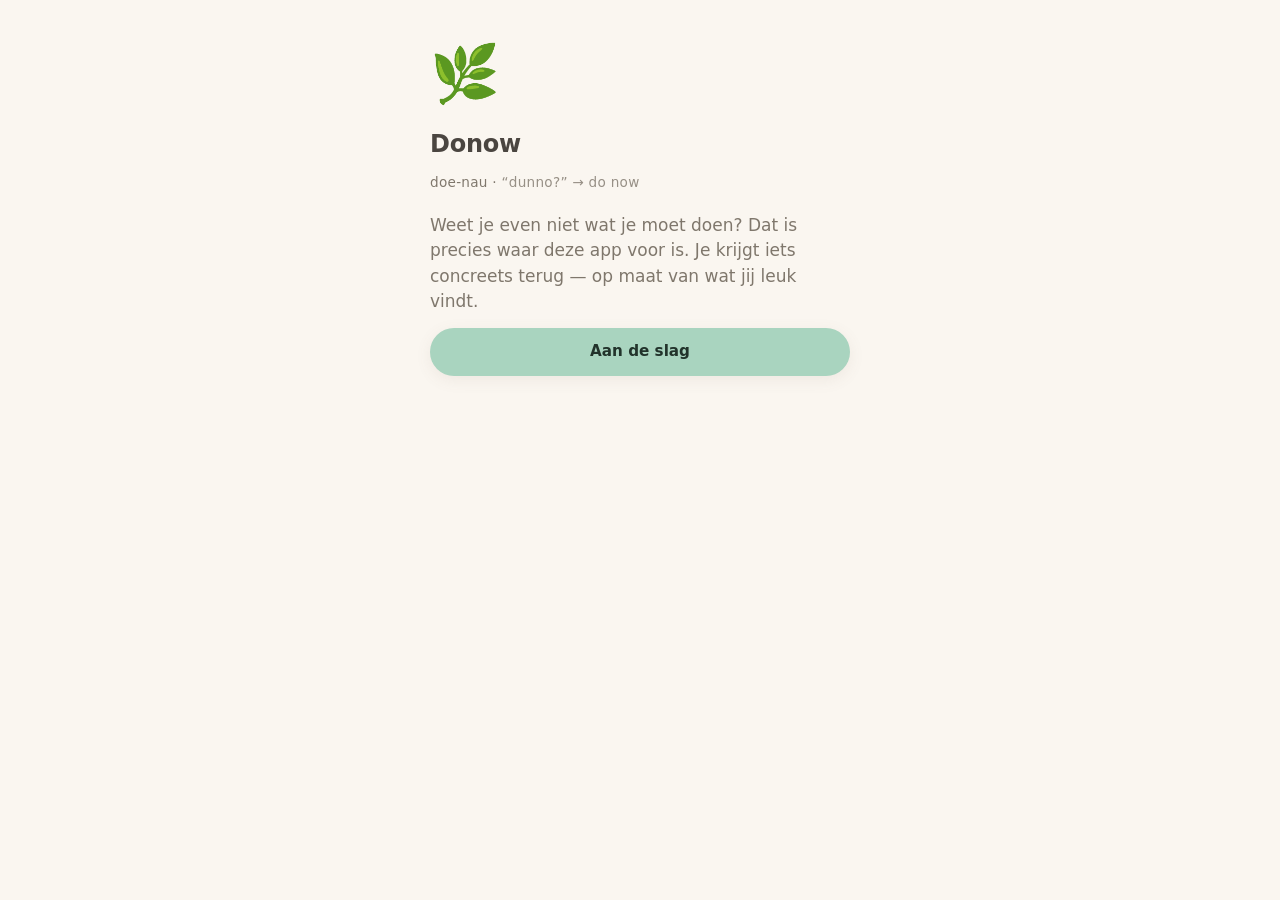
==== commit 517191b7: "De app heet nu Donow Naam doorgevoerd in schermen, manifest, service worker, code-kopteksten en docu" ====
--- a/index.html
+++ b/index.html
@@ -3,8 +3,8 @@
 <head>
 <meta charset="utf-8">
 <meta name="viewport" content="width=device-width, initial-scale=1, viewport-fit=cover">
-<title>Offline! — bedenk iets leukers dan je telefoon</title>
-<meta name="description" content="Persoonlijke suggesties voor wat je kunt doen in plaats van scrollen, plus een dankbaarheidsdagboek dat je activiteiten vanzelf bijhoudt.">
+<title>Donow — weet je niet wat je moet doen?</title>
+<meta name="description" content="Dunno? Do now. Persoonlijke suggesties voor wat je kunt doen in plaats van scrollen, plus een dagboek dat je activiteiten vanzelf bijhoudt.">
 <meta name="theme-color" content="#faf6f0">
 <link rel="manifest" href="manifest.json">
 <link rel="apple-touch-icon" href="icons/icoon-192.png">
@@ -17,9 +17,10 @@
 <div class="wizard" id="wizard" hidden>
   <div class="wizard__stap is-actief" data-stap="1">
     <div class="wizard__beeld">🌿</div>
-    <h1>Offline!</h1>
-    <p class="lood">Je pakt je telefoon omdat je niet weet wat je anders moet doen.
-       Deze app bedenkt het voor je — op maat van wat jij mooi vindt.</p>
+    <h1>Donow</h1>
+    <p class="uitspraak">doe-nau · <i>“dunno?” → do now</i></p>
+    <p class="lood">Weet je even niet wat je moet doen? Dat is precies waar deze app voor is.
+       Je krijgt iets concreets terug — op maat van wat jij leuk vindt.</p>
     <button class="knop knop--primair knop--vol" data-wizard="2">Aan de slag</button>
   </div>
 
@@ -83,6 +84,7 @@
   </div>
 
   <div id="vandaagHero"></div>
+  <div id="vandaagPlan"></div>
 
   <div class="duo">
     <button class="tegel" data-scherm="ontdek">
@@ -125,7 +127,7 @@
     <button class="rondknop" id="dagVorige" aria-label="Vorige dag">‹</button>
     <div class="bladwijzer__midden">
       <p class="bladwijzer__datum" id="dagDatum">vandaag</p>
-      <p class="bladwijzer__nr" id="dagNummer"></p>
+      <p class="bladwijzer__nr"><span id="dagVolleDatum"></span> · <span id="dagNummer"></span></p>
     </div>
     <button class="rondknop" id="dagVolgende" aria-label="Volgende dag">›</button>
   </div>
@@ -144,6 +146,7 @@
     <div class="stemmingen" id="stemmingen"></div>
     <textarea class="invoer invoer--vlak" id="dagNotitie" rows="4" placeholder="Wat je verder kwijt wil…"></textarea>
     <p class="opslagmelding" id="dagOpslag"></p>
+    <p class="uitleg" id="dagGeschreven"></p>
   </div>
 
   <div class="kaart kaart--zacht">
@@ -152,19 +155,24 @@
   </div>
 </section>
 
-<!-- ═══════════════════════════════════════════════ BUURT ══ -->
-<section class="scherm" id="scherm-buurt">
-  <header class="schermkop">
-    <h1>In de buurt</h1>
-    <button class="rondknop" id="knopBuurtLocatie" title="Gebruik mijn locatie">📍</button>
-  </header>
-
+<!-- ═══════════════════════════════════════════════ SAMEN ══ -->
+<section class="scherm" id="scherm-samen">
+  <header class="schermkop">
+    <h1>Samen</h1>
+    <button class="rondknop" id="knopNieuwPlan" title="Nieuwe uitnodiging">＋</button>
+  </header>
+
+  <div id="plannenLijst"></div>
+
+  <h2 class="kopje">Wat is er te doen in de buurt?</h2>
   <div class="zoekrij">
     <input type="text" id="buurtPlaats" class="invoer" placeholder="Plaatsnaam">
+    <button class="rondknop" id="knopBuurtLocatie" title="Gebruik mijn locatie">📍</button>
     <button class="knop knop--primair" id="knopBuurt">Zoek</button>
   </div>
 
   <div class="rooster" id="buurtRooster"></div>
+  <div id="samenReclame"></div>
   <div id="buurtPartner"></div>
 </section>
 
@@ -174,12 +182,47 @@
     <h1>Ik</h1>
   </header>
 
+  <div class="kaart">
+    <div class="profiel">
+      <button class="avatar" id="avatarKnop" aria-label="Kies een profielfoto"><span id="avatarInhoud">🙂</span></button>
+      <div class="profiel__velden">
+        <input class="invoer" id="naamInput" placeholder="Je naam" maxlength="40" autocomplete="given-name">
+        <input class="invoer" id="bioInput" placeholder="Eén zin over jou" maxlength="140">
+      </div>
+    </div>
+    <input type="file" id="fotoInvoer" accept="image/*" hidden>
+    <div class="knoprij">
+      <button class="knop knop--primair knop--vol" id="knopProfielBewaar">Bewaar profiel</button>
+      <button class="knop knop--stil knop--vol" id="knopFotoWeg" hidden>Foto verwijderen</button>
+    </div>
+    <p class="uitleg" id="profielMelding">Je naam staat op uitnodigingen die je verstuurt. Je foto en bio
+      blijven op dit toestel.</p>
+  </div>
+
   <div class="cijfers" id="cijfers"></div>
 
   <div class="kaart">
-    <h2 class="kaart__titel">Wat je leuk vindt</h2>
-    <div class="chips chips--wikkel" id="interesseKeuze"></div>
-  </div>
+    <h2 class="kaart__titel">Samen doen</h2>
+    <label class="schakel">
+      <input type="checkbox" id="samenAan">
+      <span>Ik doe dingen graag samen met anderen</span>
+    </label>
+    <div id="samenStraal" hidden>
+      <span class="uitleg">Hoe ver wil je daarvoor reizen?</span>
+      <div class="chips chips--wikkel" data-veld-straal>
+        <button class="chip" data-waarde="1">Mijn wijk</button>
+        <button class="chip" data-waarde="2">Mijn dorp of stad</button>
+        <button class="chip" data-waarde="3">Regio</button>
+      </div>
+    </div>
+    <p class="uitleg">Zet dit aan en je krijgt vaker ideeën waar een tweede persoon bij hoort.
+      Uitnodigen kan altijd: bij elk idee dat samen kan zit een knop ervoor.</p>
+  </div>
+
+  <button class="rijknop" id="knopInteresses">
+    <span>Wat je leuk vindt</span>
+    <span class="rijknop__waarde" id="interesseSamenvatting">kies je smaak ›</span>
+  </button>
 
   <div class="kaart">
     <h2 class="kaart__titel">Jouw plaats</h2>
@@ -192,14 +235,31 @@
   <div id="plusKaart"></div>
 
   <div class="kaart">
+    <h2 class="kaart__titel">Je gegevens</h2>
+    <p class="uitleg" id="accountStatus">Alles staat op dit toestel.</p>
+    <div class="knoprij" id="accountKnoppen"></div>
+    <div class="knoprij">
+      <button class="knop knop--vol" id="knopBackup">Back-up maken</button>
+      <button class="knop knop--vol" id="knopHerstel">Back-up terugzetten</button>
+    </div>
+    <input type="file" id="backupInvoer" accept="application/json,.json" hidden>
+    <p class="uitleg" id="opslagMelding" hidden></p>
+  </div>
+
+  <button class="rijknop" id="knopPrivacy">
+    <span>Privacy en je gegevens</span>
+    <span class="rijknop__waarde">lezen ›</span>
+  </button>
+
+  <div class="kaart">
     <h2 class="kaart__titel">App</h2>
     <div class="knoprij">
       <button class="knop knop--vol" id="knopInstalleer" hidden>Zet op beginscherm</button>
       <button class="knop knop--vol" id="knopExport">Dagboek exporteren</button>
-      <button class="knop knop--vol knop--stil" id="knopWissen">Alles wissen</button>
-    </div>
-    <p class="uitleg">Alles staat op je eigen toestel. Alleen het weerbericht, de zoeklinks
-      en het activeren van Offline+ gaan naar internet.</p>
+      <button class="knop knop--vol knop--stil" id="knopWissen">Alles verwijderen</button>
+    </div>
+    <p class="uitleg">Alleen het weerbericht, de zoeklinks en het activeren van Donow+
+      gaan naar internet.</p>
   </div>
 </section>
 
@@ -208,7 +268,7 @@
   <button class="balk__knop is-actief" data-scherm="vandaag"><span>🏠</span>Vandaag</button>
   <button class="balk__knop" data-scherm="ontdek"><span>✨</span>Ontdek</button>
   <button class="balk__knop" data-scherm="dagboek"><span>📔</span>Dagboek</button>
-  <button class="balk__knop" data-scherm="buurt"><span>📍</span>Buurt</button>
+  <button class="balk__knop" data-scherm="samen"><span>🤝</span>Samen</button>
   <button class="balk__knop" data-scherm="ik"><span>💛</span>Ik</button>
 </nav>
 
@@ -241,11 +301,16 @@
 
 <div class="toost" id="toost" hidden></div>
 
+<script src="js/opslag.js"></script>
+<script src="js/cloud.js"></script>
 <script src="js/data.js"></script>
 <script src="js/engine.js"></script>
 <script src="js/weer.js"></script>
+<script src="js/links.js"></script>
 <script src="js/buurt.js"></script>
 <script src="js/betaling.js"></script>
+<script src="js/advertenties.js"></script>
+<script src="js/samen.js"></script>
 <script src="js/dagboek.js"></script>
 <script src="js/app.js"></script>
 </body>
--- a/styles.css
+++ b/styles.css
@@ -1,5 +1,5 @@
 /* ══════════════════════════════════════════════════════════════
-   Offline!  —  pasteltinten, één maat knoppen, korte schermen
+   Donow  —  pasteltinten, één maat knoppen, korte schermen
    ══════════════════════════════════════════════════════════════ */
 
 :root {
@@ -232,6 +232,7 @@
 .logregel { display: flex; justify-content: space-between; gap: .8rem; padding: .45rem 0; border-bottom: 1px solid rgba(0,0,0,.06); font-size: .9rem; }
 .logregel:last-child { border-bottom: none; }
 .logregel span { color: var(--inkt-zacht); font-size: .8rem; white-space: nowrap; font-variant-numeric: tabular-nums; }
+.logregel__tijd { color: var(--inkt-zacht); font-variant-numeric: tabular-nums; font-weight: 600; margin-right: .2rem; }
 
 /* ───────────────────────────────────────────── buurt ── */
 .rooster { display: grid; grid-template-columns: 1fr 1fr; gap: .6rem; }
@@ -242,6 +243,64 @@
 .cijfer { background: var(--kaart); border: 1px solid var(--rand); border-radius: var(--rond); padding: .7rem .4rem; text-align: center; box-shadow: var(--schaduw); }
 .cijfer b { display: block; font-size: 1.25rem; font-variant-numeric: tabular-nums; }
 .cijfer span { font-size: .72rem; color: var(--inkt-zacht); }
+
+/* Eén regel die een blad opent — zelfde maat als de filterbalk. */
+.rijknop {
+  display: flex; align-items: center; justify-content: space-between; gap: .6rem; width: 100%;
+  height: var(--ctl); padding: 0 1.15rem; background: var(--kaart); border: 1px solid var(--rand);
+  border-radius: var(--pil); font: inherit; font-size: .95rem; font-weight: 600; color: var(--inkt);
+  cursor: pointer; box-shadow: var(--schaduw); text-align: left;
+}
+.rijknop__waarde { color: var(--inkt-zacht); font-weight: 500; white-space: nowrap; }
+
+/* ─────────────────────────────────────────── profiel ── */
+.profiel { display: flex; gap: .8rem; align-items: center; }
+.profiel__velden { flex: 1 1 auto; display: grid; gap: .4rem; min-width: 0; }
+.avatar {
+  width: 68px; height: 68px; flex: 0 0 auto; border-radius: var(--pil); cursor: pointer;
+  border: 2px solid var(--rand); background: var(--mint); color: var(--inkt);
+  font: inherit; font-size: 1.25rem; font-weight: 700; overflow: hidden; padding: 0;
+  display: grid; place-items: center; box-shadow: var(--schaduw);
+}
+.avatar img { width: 100%; height: 100%; object-fit: cover; display: block; }
+
+.schakel { display: flex; align-items: center; gap: .7rem; cursor: pointer; font-size: .95rem; }
+.schakel input {
+  appearance: none; width: 50px; height: 30px; flex: 0 0 auto; border-radius: var(--pil);
+  background: var(--rand); position: relative; cursor: pointer; transition: background .2s;
+}
+.schakel input::after {
+  content: ''; position: absolute; top: 3px; left: 3px; width: 24px; height: 24px;
+  border-radius: var(--pil); background: var(--kaart); transition: transform .2s;
+  box-shadow: var(--schaduw);
+}
+.schakel input:checked { background: var(--mint-diep); }
+.schakel input:checked::after { transform: translateX(20px); }
+
+/* ─────────────────────────────────────────── plannen ── */
+.kopje { font-size: .82rem; color: var(--inkt-zacht); text-transform: uppercase; letter-spacing: .07em; margin-top: .4rem; }
+.plan {
+  display: grid; gap: .35rem; width: 100%; text-align: left; font: inherit; color: var(--inkt);
+  background: linear-gradient(140deg, var(--lila), var(--lucht));
+  border: none; border-radius: var(--rond); padding: .9rem 1rem; box-shadow: var(--schaduw); cursor: pointer;
+}
+.plan__wie { font-size: .78rem; color: var(--inkt-zacht); }
+.plan__titel { font-weight: 700; }
+.plan__wanneer { font-size: .85rem; }
+.plan--open { background: linear-gradient(140deg, var(--perzik), var(--boter)); }
+
+/* ────────────────────────────────────── advertenties ── */
+.reclame {
+  display: grid; gap: .5rem; padding: .8rem 1rem; border-radius: var(--rond);
+  background: var(--kaart); border: 1px dashed var(--rand);
+}
+.reclame__label {
+  font-size: .68rem; text-transform: uppercase; letter-spacing: .09em; color: var(--inkt-zacht);
+}
+.reclame__inhoud { display: flex; gap: .7rem; align-items: flex-start; text-decoration: none; color: inherit; }
+.reclame__inhoud span span { display: block; }
+.reclame__emoji { font-size: 1.4rem; }
+.knop--klein { height: 38px; font-size: .85rem; font-weight: 500; }
 
 /* ───────────────────────────────────────── navigatie ── */
 .balk {
@@ -294,6 +353,8 @@
 .wizard__stap { display: none; max-width: 420px; margin: 0 auto; gap: .8rem; }
 .wizard__stap.is-actief { display: grid; animation: opkomen .3s ease; }
 .wizard__beeld { font-size: 3.5rem; }
+.uitspraak { font-size: .85rem; color: var(--inkt-zacht); letter-spacing: .02em; }
+.uitspraak i { font-style: normal; opacity: .8; }
 .wizard__tel { font-size: .78rem; color: var(--inkt-zacht); text-transform: uppercase; letter-spacing: .08em; }
 .wizard__knoppen { display: grid; gap: .4rem; }
 
